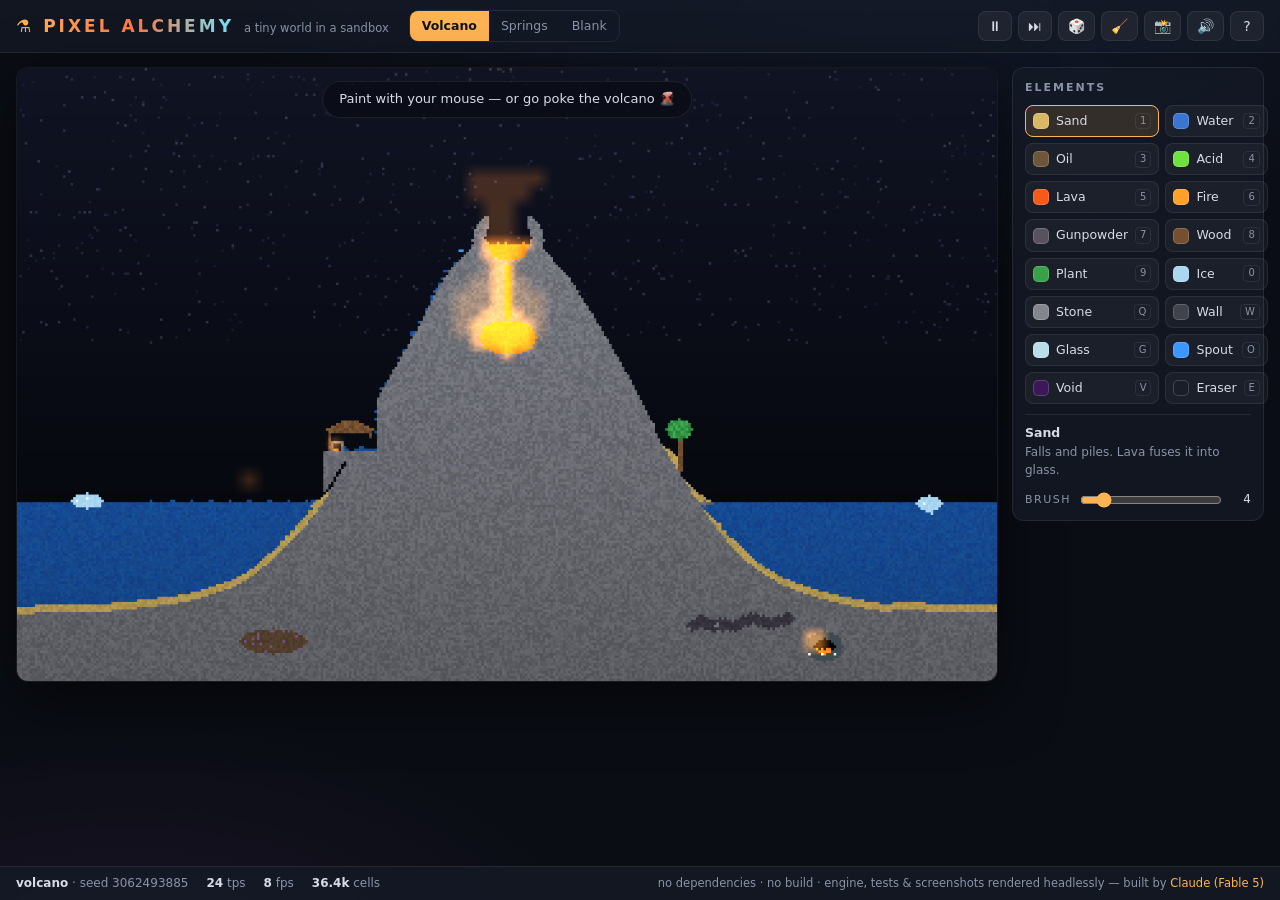
==== pixel-alchemy/index.html @ e0bef84c "add pixel alchemy" ====
<!DOCTYPE html>
<html lang="en">
<head>
<meta charset="utf-8">
<meta name="viewport" content="width=device-width, initial-scale=1">
<title>Pixel Alchemy — a tiny world in a sandbox</title>
<link rel="stylesheet" href="style.css">
<link rel="icon" href="data:image/svg+xml,<svg xmlns='http://www.w3.org/2000/svg' viewBox='0 0 16 16'><rect x='1' y='9' width='14' height='6' fill='%23d8b863'/><rect x='5' y='5' width='6' height='4' fill='%23f55a18'/><rect x='6' y='2' width='4' height='3' fill='%23ffa028'/></svg>">
</head>
<body>

<header>
  <div class="logo">
    <h1>⚗ PIXEL ALCHEMY</h1>
    <span>a tiny world in a sandbox</span>
  </div>
  <nav class="scenes">
    <button data-scene="volcano" class="on">Volcano</button>
    <button data-scene="springs">Springs</button>
    <button data-scene="blank">Blank</button>
  </nav>
  <div class="actions">
    <button id="btn-pause" title="Pause / resume — Space">⏸</button>
    <button id="btn-step" title="Step one tick — .">⏭</button>
    <button id="btn-new" title="New world, fresh seed — R">🎲</button>
    <button id="btn-clear" title="Clear everything — C">🧹</button>
    <button id="btn-shot" title="Save a PNG — P">📸</button>
    <button id="btn-mute" title="Sound on/off — M">🔊</button>
    <button id="btn-help" title="Help — H">?</button>
  </div>
</header>

<main>
  <div class="stage">
    <canvas id="view"></canvas>
    <div id="toast"></div>
    <div id="paused-pill">⏸ PAUSED</div>
  </div>

  <aside>
    <h2>Elements</h2>
    <div class="palette" id="palette"></div>
    <div id="info"></div>
    <div class="brush-row">
      <label for="brush">Brush</label>
      <input type="range" id="brush" min="1" max="24" value="4">
      <output id="brush-out">4</output>
    </div>
  </aside>
</main>

<footer>
  <span class="stat" id="f-scene"></span>
  <span class="stat" id="f-tps"></span>
  <span class="stat" id="f-fps"></span>
  <span class="stat" id="f-cells"></span>
  <span class="stat" id="f-at"></span>
  <span class="credit">no dependencies · no build · engine, tests &amp; screenshots rendered headlessly — built by <em>Claude (Fable 5)</em></span>
</footer>

<div id="help">
  <div class="card">
    <button class="close" id="help-close">✕</button>
    <h3>FIELD GUIDE</h3>

    <h4>Controls</h4>
    <div class="grid">
      <kbd>left drag</kbd><span>paint the selected element</span>
      <kbd>right drag</kbd><span>erase</span>
      <kbd>wheel · [ ]</kbd><span>brush size</span>
      <kbd>1–0, Q W G O V E</kbd><span>quick-select elements</span>
      <kbd>Space</kbd><span>pause / resume</span>
      <kbd>.</kbd><span>step one tick while paused</span>
      <kbd>R</kbd><span>regenerate the scene with a fresh seed</span>
      <kbd>C</kbd><span>clear the world</span>
      <kbd>Ctrl+Z / Ctrl+Y</kbd><span>undo / redo strokes</span>
      <kbd>P</kbd><span>save a PNG of the current view</span>
      <kbd>M</kbd><span>sound on / off</span>
    </div>

    <h4>A few recipes</h4>
    <ul>
      <li>Water + lava forges stone — pour the sea into the crater and build land.</li>
      <li>Lava kisses sand into glass. Explosions shatter it right back.</li>
      <li>Fire loves oil, wood, and plants. Gunpowder loves fire <i>enthusiastically</i>.</li>
      <li>Steam rises, cools, and rains back down. A whole water cycle.</li>
      <li>Plants drink water to grow. Ice creeps across still ponds.</li>
      <li>Acid eats nearly everything — but never glass, and never wall.</li>
      <li>Spouts pour forever; the void devours forever. Plumbing awaits.</li>
    </ul>

    <h4>Secrets</h4>
    <ul>
      <li>The island keeps things buried. Dig around the seabed with the eraser.</li>
      <li>The volcano is stable… until someone cracks the crater rim.</li>
      <li>Every world is procedural — press <kbd>R</kbd> for a new island, forever.</li>
    </ul>
  </div>
</div>

<script src="engine.js"></script>
<script src="app.js"></script>
</body>
</html>
---- pixel-alchemy/style.css ----
/* PIXEL ALCHEMY — interface */

:root {
  --bg: #0a0d14;
  --panel: rgba(22, 27, 40, 0.72);
  --panel-solid: #161b28;
  --edge: rgba(255, 255, 255, 0.08);
  --text: #d7dce6;
  --dim: #8b93a7;
  --accent: #ffb454;
  --accent2: #6ee7ff;
}

* { box-sizing: border-box; margin: 0; padding: 0; }

html, body {
  height: 100%;
  background:
    radial-gradient(1200px 600px at 70% -10%, #131a2e 0%, transparent 60%),
    radial-gradient(900px 500px at 10% 110%, #1a1426 0%, transparent 55%),
    var(--bg);
  color: var(--text);
  font: 14px/1.45 system-ui, -apple-system, "Segoe UI", Roboto, sans-serif;
  overflow-x: hidden;
}

body { display: flex; flex-direction: column; min-height: 100%; }

/* ---- header ---- */
header {
  display: flex; align-items: center; gap: 14px; flex-wrap: wrap;
  padding: 10px 16px;
  border-bottom: 1px solid var(--edge);
  background: var(--panel);
  backdrop-filter: blur(8px);
}
.logo { display: flex; align-items: baseline; gap: 10px; margin-right: 6px; }
.logo h1 {
  font-size: 17px; letter-spacing: 3px; font-weight: 800;
  background: linear-gradient(90deg, var(--accent), #ff7847 55%, var(--accent2));
  -webkit-background-clip: text; background-clip: text; color: transparent;
  white-space: nowrap;
}
.logo span { color: var(--dim); font-size: 11.5px; white-space: nowrap; }

.scenes { display: flex; border: 1px solid var(--edge); border-radius: 9px; overflow: hidden; }
.scenes button {
  background: transparent; color: var(--dim); border: 0; padding: 6px 12px;
  font: inherit; font-size: 12.5px; cursor: pointer;
}
.scenes button:hover { color: var(--text); background: rgba(255,255,255,0.05); }
.scenes button.on { color: #10131c; background: var(--accent); font-weight: 700; }

.actions { display: flex; gap: 6px; margin-left: auto; flex-wrap: wrap; }
.actions button {
  background: rgba(255,255,255,0.05); color: var(--text);
  border: 1px solid var(--edge); border-radius: 8px;
  min-width: 34px; height: 30px; padding: 0 9px;
  font: inherit; font-size: 14px; cursor: pointer;
}
.actions button:hover { background: rgba(255,255,255,0.12); border-color: rgba(255,255,255,0.2); }
.actions button.toggled { background: rgba(255,180,84,0.18); border-color: var(--accent); }

/* ---- main ---- */
main {
  display: flex; gap: 14px; align-items: flex-start;
  padding: 14px 16px; flex: 1; width: 100%;
  max-width: 1480px; margin: 0 auto;
}

.stage { position: relative; flex: 1; min-width: 0; }
canvas#view {
  display: block; width: 100%; height: auto;
  border-radius: 12px;
  border: 1px solid var(--edge);
  box-shadow: 0 18px 60px rgba(0, 0, 0, 0.55);
  cursor: crosshair;
  touch-action: none;
  background: #05070c;
}

#toast {
  position: absolute; left: 50%; top: 14px; transform: translateX(-50%);
  background: rgba(10, 13, 22, 0.85); border: 1px solid var(--edge);
  padding: 8px 16px; border-radius: 99px; font-size: 13px; color: var(--text);
  pointer-events: none; opacity: 0; transition: opacity 0.6s;
  white-space: nowrap;
}
#toast.show { opacity: 1; }

#paused-pill {
  position: absolute; right: 12px; top: 12px;
  background: rgba(10, 13, 22, 0.85); border: 1px solid var(--accent);
  color: var(--accent); padding: 4px 12px; border-radius: 99px;
  font-size: 12px; font-weight: 700; letter-spacing: 1px;
  display: none; pointer-events: none;
}
#paused-pill.show { display: block; }

/* ---- sidebar ---- */
aside {
  width: 252px; flex-shrink: 0;
  background: var(--panel); border: 1px solid var(--edge);
  border-radius: 12px; padding: 12px;
  backdrop-filter: blur(8px);
}
aside h2 {
  font-size: 11px; letter-spacing: 2px; color: var(--dim);
  text-transform: uppercase; margin-bottom: 9px;
}
.palette { display: grid; grid-template-columns: repeat(2, 1fr); gap: 6px; }
.chip {
  display: flex; align-items: center; gap: 7px;
  background: rgba(255,255,255,0.04); border: 1px solid var(--edge);
  border-radius: 8px; padding: 6px 7px;
  font: inherit; font-size: 12.5px; color: var(--text);
  cursor: pointer; text-align: left;
}
.chip:hover { background: rgba(255,255,255,0.1); transform: translateY(-1px); }
.chip.on { border-color: var(--accent); background: rgba(255,180,84,0.14); }
.chip .sw {
  width: 16px; height: 16px; border-radius: 5px; flex-shrink: 0;
  box-shadow: inset 0 0 0 1px rgba(255,255,255,0.18);
}
.chip .nm { flex: 1; white-space: nowrap; overflow: hidden; text-overflow: ellipsis; }
.chip .key {
  font-size: 10px; color: var(--dim);
  border: 1px solid var(--edge); border-radius: 4px;
  padding: 0 4px; min-width: 15px; text-align: center;
}

#info {
  margin-top: 10px; min-height: 52px;
  font-size: 12px; color: var(--dim);
  border-top: 1px solid var(--edge); padding-top: 9px;
}
#info b { color: var(--text); display: block; margin-bottom: 2px; font-size: 12.5px; }

.brush-row { display: flex; align-items: center; gap: 9px; margin-top: 12px; }
.brush-row label { font-size: 11px; letter-spacing: 1.5px; color: var(--dim); text-transform: uppercase; }
.brush-row input[type=range] { flex: 1; accent-color: var(--accent); }
.brush-row output { font-size: 12px; color: var(--text); min-width: 20px; text-align: right; }

/* ---- footer ---- */
footer {
  display: flex; gap: 18px; flex-wrap: wrap; align-items: center;
  padding: 8px 16px; border-top: 1px solid var(--edge);
  font-size: 12px; color: var(--dim);
  background: var(--panel);
}
footer .stat b { color: var(--text); font-weight: 600; }
footer .credit { margin-left: auto; font-size: 11.5px; }
footer .credit em { color: var(--accent); font-style: normal; }

/* ---- help overlay ---- */
#help {
  position: fixed; inset: 0; display: none;
  background: rgba(5, 7, 12, 0.7); backdrop-filter: blur(4px);
  z-index: 50; align-items: center; justify-content: center; padding: 20px;
}
#help.show { display: flex; }
#help .card {
  background: var(--panel-solid); border: 1px solid var(--edge);
  border-radius: 14px; max-width: 660px; width: 100%;
  max-height: 86vh; overflow-y: auto; padding: 22px 26px;
  box-shadow: 0 24px 80px rgba(0,0,0,0.6);
}
#help h3 { color: var(--accent); font-size: 15px; margin-bottom: 12px; letter-spacing: 1px; }
#help h4 { color: var(--text); font-size: 12.5px; margin: 16px 0 6px; letter-spacing: 1.5px; text-transform: uppercase; }
#help .grid {
  display: grid; grid-template-columns: auto 1fr; gap: 4px 14px;
  font-size: 12.5px; color: var(--dim);
}
#help .grid kbd {
  font-family: ui-monospace, monospace; font-size: 11px;
  background: rgba(255,255,255,0.07); border: 1px solid var(--edge);
  border-radius: 4px; padding: 1px 6px; color: var(--text);
  justify-self: start; white-space: nowrap;
}
#help ul { list-style: none; font-size: 12.5px; color: var(--dim); }
#help ul li { margin: 3px 0; }
#help ul li::before { content: "✦ "; color: var(--accent2); }
#help .close {
  float: right; background: none; border: 1px solid var(--edge); color: var(--dim);
  border-radius: 7px; width: 28px; height: 28px; cursor: pointer; font-size: 14px;
}
#help .close:hover { color: var(--text); }

@media (max-width: 920px) {
  main { flex-direction: column; }
  aside { width: 100%; }
  .palette { grid-template-columns: repeat(4, 1fr); }
}
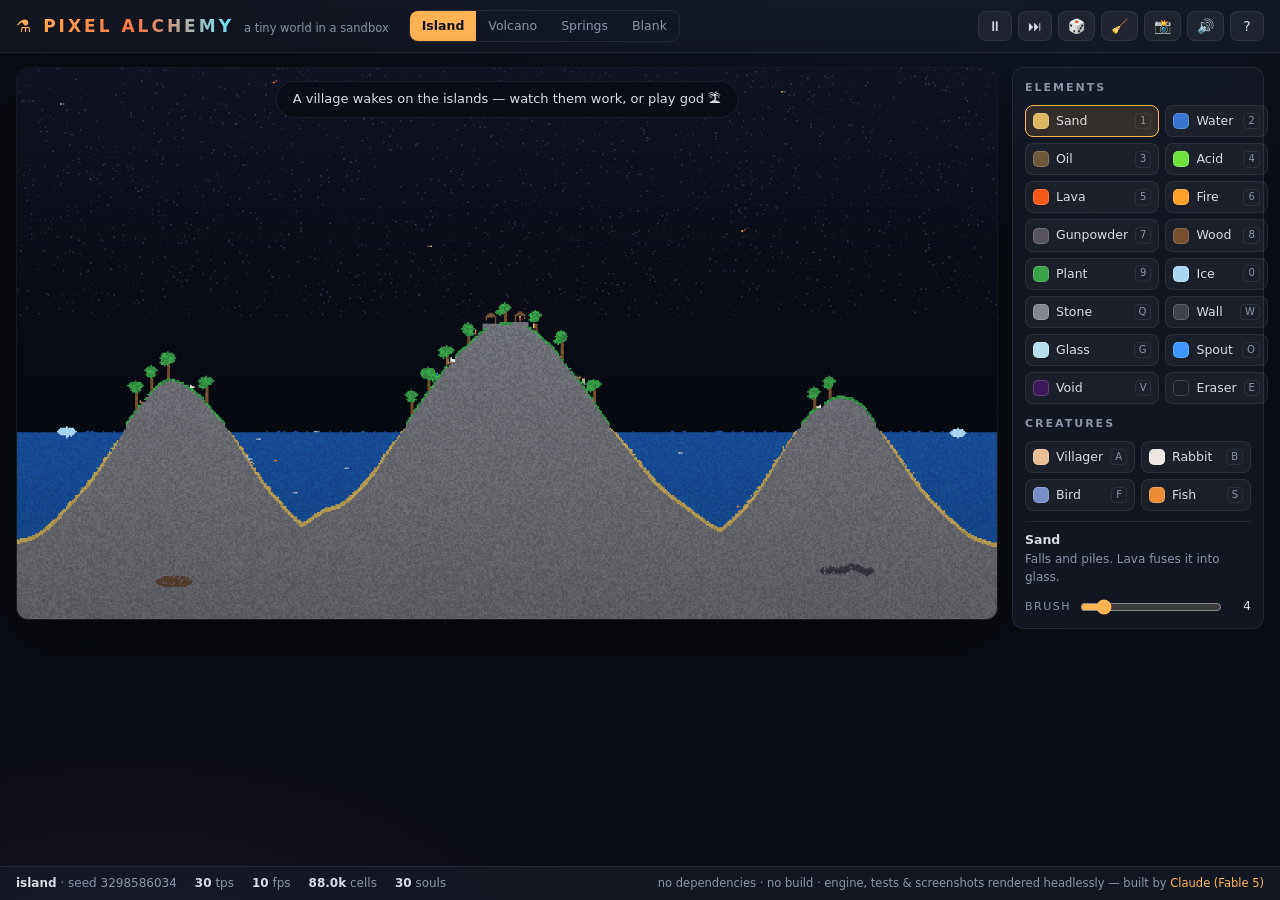
==== commit fbbd0560: "vibe testing" ====
--- a/pixel-alchemy/index.html
+++ b/pixel-alchemy/index.html
@@ -15,7 +15,8 @@
     <span>a tiny world in a sandbox</span>
   </div>
   <nav class="scenes">
-    <button data-scene="volcano" class="on">Volcano</button>
+    <button data-scene="island" class="on">Island</button>
+    <button data-scene="volcano">Volcano</button>
     <button data-scene="springs">Springs</button>
     <button data-scene="blank">Blank</button>
   </nav>
@@ -40,6 +41,8 @@
   <aside>
     <h2>Elements</h2>
     <div class="palette" id="palette"></div>
+    <h2 style="margin-top:12px">Creatures</h2>
+    <div class="palette" id="critters"></div>
     <div id="info"></div>
     <div class="brush-row">
       <label for="brush">Brush</label>
@@ -54,6 +57,7 @@
   <span class="stat" id="f-tps"></span>
   <span class="stat" id="f-fps"></span>
   <span class="stat" id="f-cells"></span>
+  <span class="stat" id="f-pop"></span>
   <span class="stat" id="f-at"></span>
   <span class="credit">no dependencies · no build · engine, tests &amp; screenshots rendered headlessly — built by <em>Claude (Fable 5)</em></span>
 </footer>
@@ -69,6 +73,7 @@
       <kbd>right drag</kbd><span>erase</span>
       <kbd>wheel · [ ]</kbd><span>brush size</span>
       <kbd>1–0, Q W G O V E</kbd><span>quick-select elements</span>
+      <kbd>A B F S</kbd><span>villager · rabbit · bird · fish</span>
       <kbd>Space</kbd><span>pause / resume</span>
       <kbd>.</kbd><span>step one tick while paused</span>
       <kbd>R</kbd><span>regenerate the scene with a fresh seed</span>
@@ -89,6 +94,16 @@
       <li>Spouts pour forever; the void devours forever. Plumbing awaits.</li>
     </ul>
 
+    <h4>Life</h4>
+    <ul>
+      <li>Villagers wander, flee danger, chop trees — and with ten wood, build a hut.</li>
+      <li>Two grown villagers side by side will, in time, raise a child. Villages grow.</li>
+      <li>Rabbits graze the grass; two well-fed rabbits make a third.</li>
+      <li>Birds ride the sky and perch in trees. Smoke sends them wheeling away.</li>
+      <li>Fish need water. Everything needs to not be on fire.</li>
+      <li>Lava, acid, drowning, long falls, explosions: a soul has many exits.</li>
+    </ul>
+
     <h4>Secrets</h4>
     <ul>
       <li>The island keeps things buried. Dig around the seabed with the eraser.</li>
